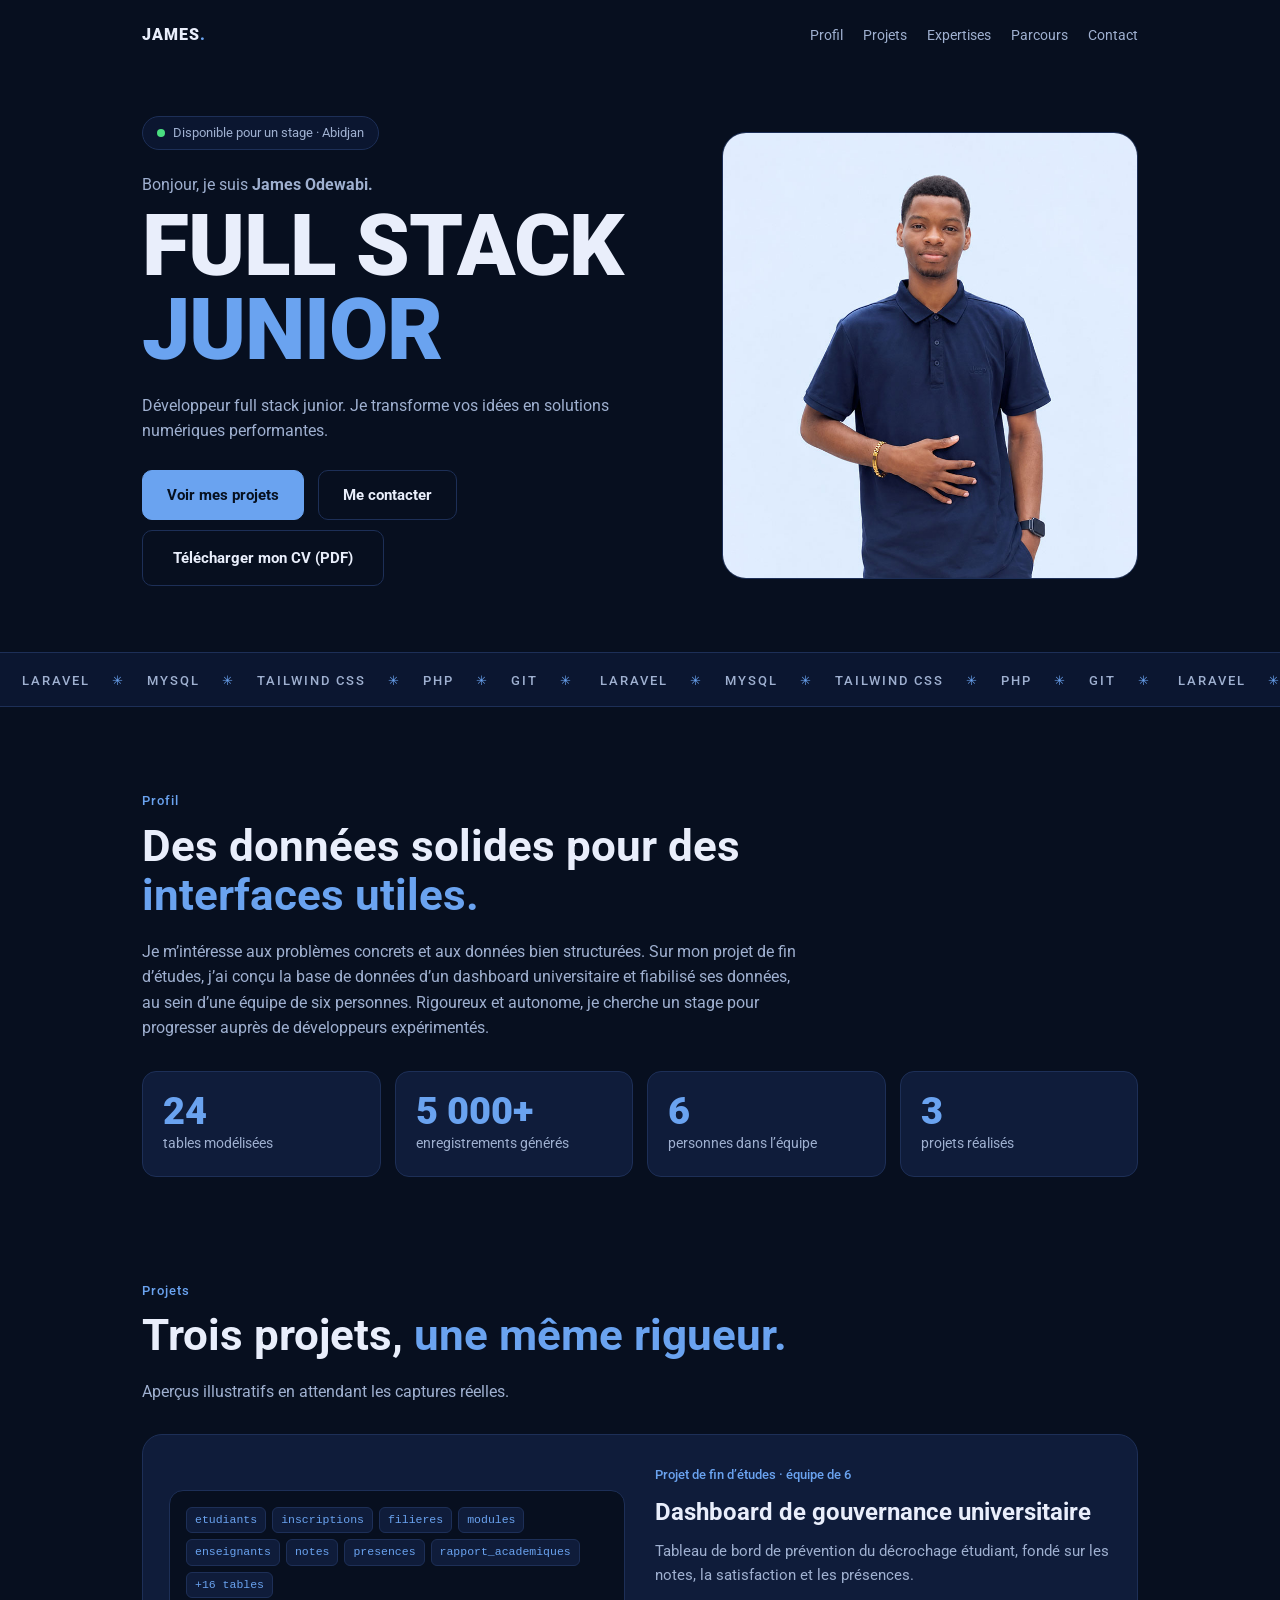
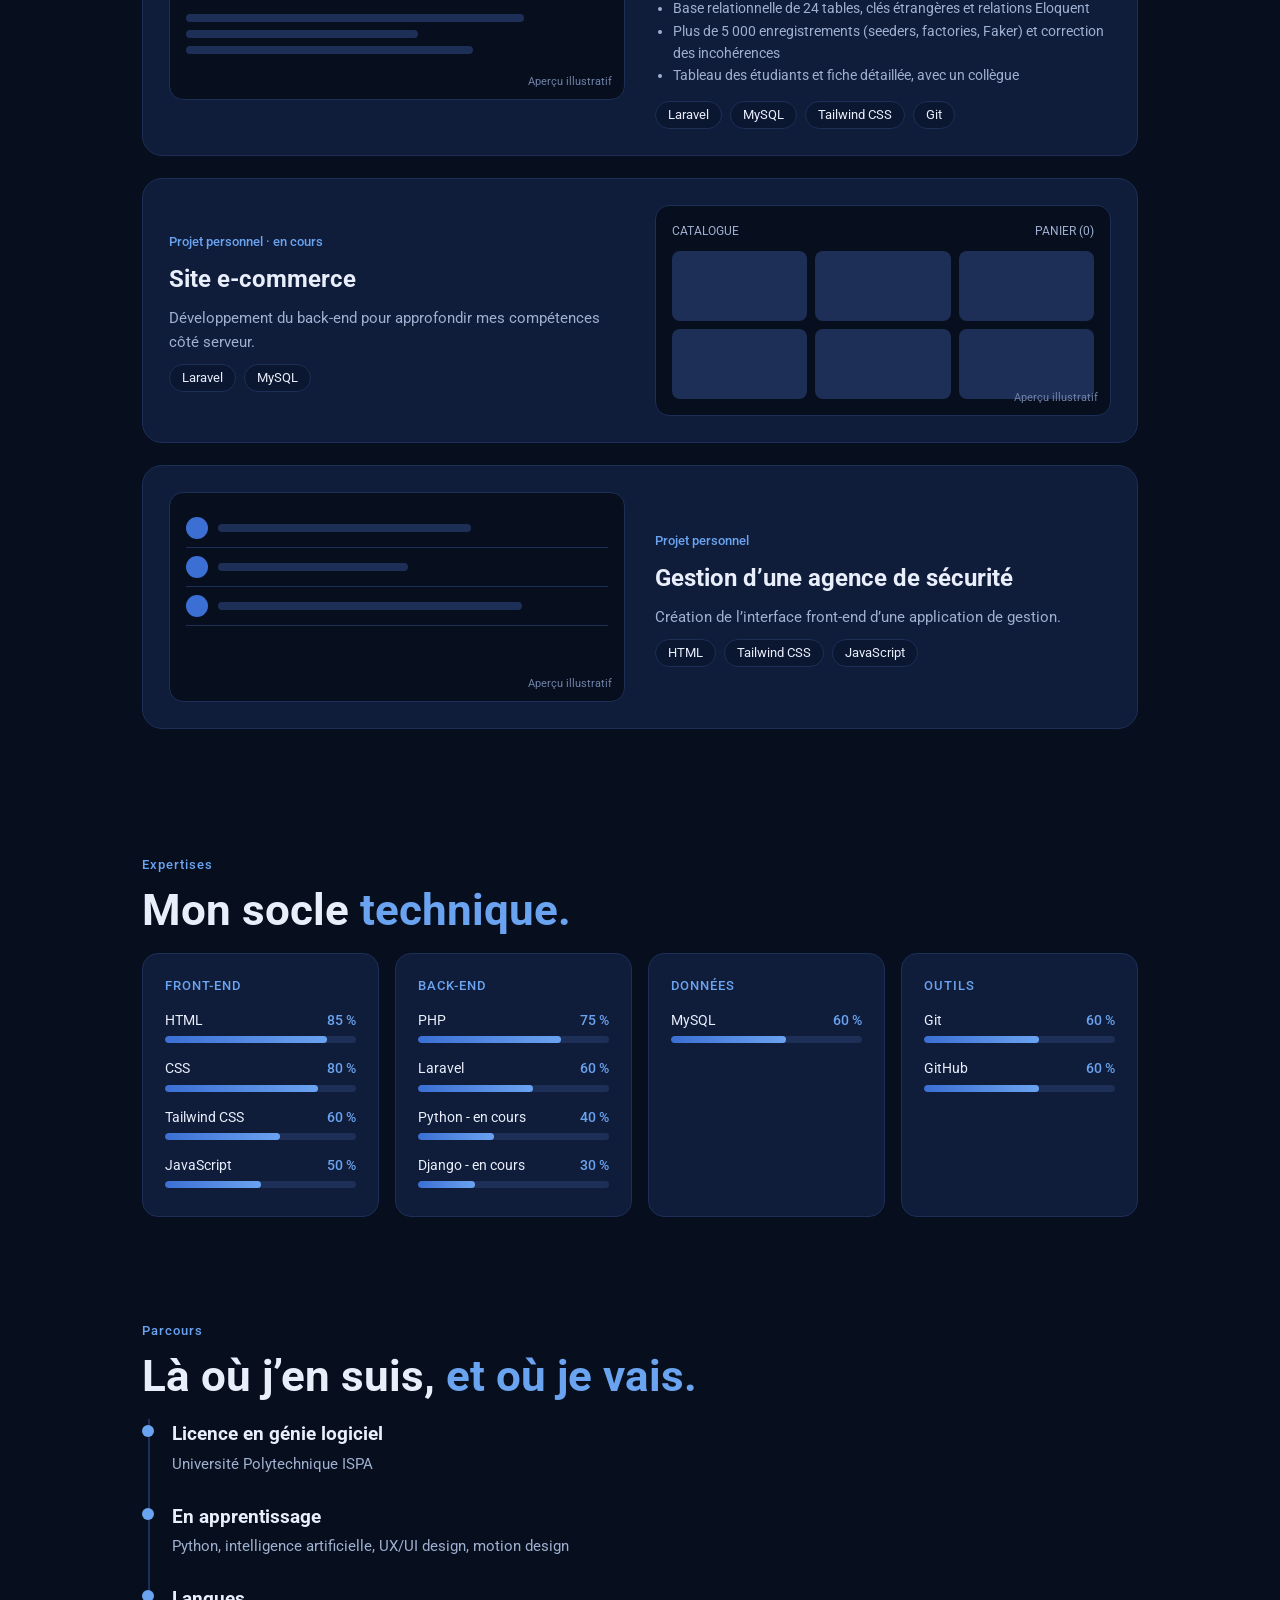
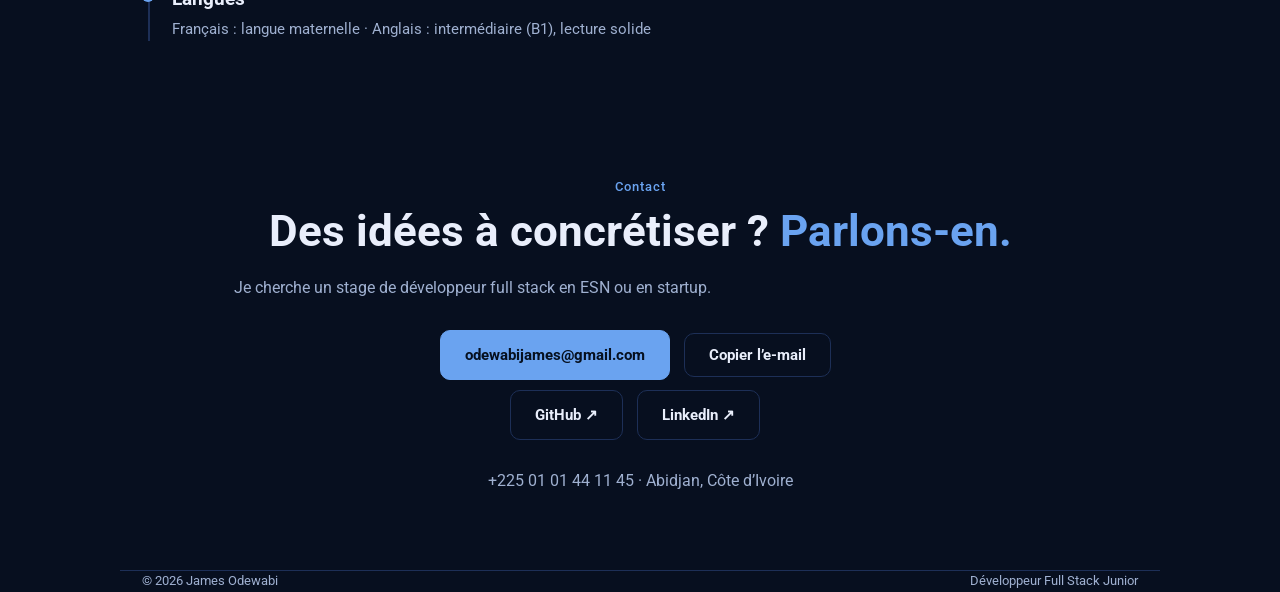
==== PFT/index.html @ 0893d199 "Premier commit" ====
<!doctype html>
<html lang="fr">
  <head>
    <meta charset="utf-8">
    <meta name="viewport" content="width=device-width, initial-scale=1, viewport-fit=cover">
    <meta name="color-scheme" content="dark">
    <title>James Odewabi – Développeur Full Stack Junior</title>
    <link rel="stylesheet" href="https://fonts.googleapis.com/css2?family=Roboto:wght@400;500;700;900&display=swap">
    <link rel="stylesheet" href="index.css">
  </head>
  <body>
    <div class="wrap">
      <nav aria-label="Navigation principale">
        <div class="logo">JAMES<span class="logo-mark">.</span></div>
        <div class="links">
          <a href="#profil">Profil</a>
          <a href="#projets">Projets</a>
          <a href="#expertises">Expertises</a>
          <a href="#parcours">Parcours</a>
          <a href="#contact">Contact</a>
        </div>
      </nav>

      <header class="hero">
        <div>
          <span class="badge"><span class="dot"></span>Disponible pour un stage · Abidjan</span>
          <p class="hi">Bonjour, je suis <strong>James Odewabi.</strong></p>
          <h1>FULL STACK <em>JUNIOR</em></h1>
          <p class="lead">Développeur full stack junior. Je transforme vos idées en solutions numériques performantes.</p>
          <a class="btn" href="#projets">Voir mes projets</a>
          <a class="btn alt" href="#contact">Me contacter</a>
          <br>

          <a class="btn alt btn-cv" href="cv/CV%20ODJ.pdf" download="CV ODJ.pdf">
            Télécharger mon CV (PDF)
          </a>

        </div> 
        <div class="photo">
          <img src="image\albj.jpg" alt="Portrait de James Odewabi">
        </div>
      </header>
    </div>

    <div class="marq" aria-hidden="true">
      <div>
        <span>LARAVEL</span><i>✳</i><span>MYSQL</span><i>✳</i><span>TAILWIND CSS</span><i>✳</i><span>PHP</span><i>✳</i><span>GIT</span><i>✳</i>
        <span>LARAVEL</span><i>✳</i><span>MYSQL</span><i>✳</i><span>TAILWIND CSS</span><i>✳</i><span>PHP</span><i>✳</i><span>GIT</span><i>✳</i>
        <span>LARAVEL</span><i>✳</i><span>MYSQL</span><i>✳</i><span>TAILWIND CSS</span><i>✳</i><span>PHP</span><i>✳</i><span>GIT</span><i>✳</i>
      </div>
    </div>

    <main class="wrap">
      <section id="profil">
        <div class="lab">Profil</div>
        <h2>Des données solides pour des <em>interfaces utiles.</em></h2>
        <p class="sub">
          Je m’intéresse aux problèmes concrets et aux données bien structurées. Sur mon projet de fin d’études, j’ai conçu la base de données d’un dashboard universitaire et fiabilisé ses données, au sein d’une équipe de six personnes. Rigoureux et autonome, je cherche un stage pour progresser auprès de développeurs expérimentés.
        </p>
        <div class="stats">
          <div class="stat"><b>24</b><span>tables modélisées</span></div>
          <div class="stat"><b>5 000+</b><span>enregistrements générés</span></div>
          <div class="stat"><b>6</b><span>personnes dans l’équipe</span></div>
          <div class="stat"><b>3</b><span>projets réalisés</span></div>
        </div>
      </section>

      <section id="projets">
        <div class="lab">Projets</div>
        <h2>Trois projets, <em>une même rigueur.</em></h2>
        <p class="sub">Aperçus illustratifs en attendant les captures réelles.</p>

        <article class="proj">
          <div class="pv">
            <div class="tb">
              <span>etudiants</span>
              <span>inscriptions</span>
              <span>filieres</span>
              <span>modules</span>
              <span>enseignants</span>
              <span>notes</span>
              <span>presences</span>
              <span>rapport_academiques</span>
              <span>+16 tables</span>
            </div>
            <div class="bar bar--80"></div>
            <div class="bar bar--55"></div>
            <div class="bar bar--68"></div>
            <small>Aperçu illustratif</small>
          </div>
          <div>
            <span class="num">Projet de fin d’études · équipe de 6</span>
            <h3>Dashboard de gouvernance universitaire</h3>
            <p>Tableau de bord de prévention du décrochage étudiant, fondé sur les notes, la satisfaction et les présences.</p>
            <ul>
              <li>Base relationnelle de 24 tables, clés étrangères et relations Eloquent</li>
              <li>Plus de 5 000 enregistrements (seeders, factories, Faker) et correction des incohérences</li>
              <li>Tableau des étudiants et fiche détaillée, avec un collègue</li>
            </ul>
            <div class="tags">
              <span class="tag">Laravel</span>
              <span class="tag">MySQL</span>
              <span class="tag">Tailwind CSS</span>
              <span class="tag">Git</span>
            </div>
          </div>
        </article>

        <article class="proj">
          <div class="pv">
            <div class="catalog-header">
              <span>CATALOGUE</span>
              <span>PANIER (0)</span>
            </div>
            <div class="pg">
              <div></div>
              <div></div>
              <div></div>
              <div></div>
              <div></div>
              <div></div>
            </div>
            <small>Aperçu illustratif</small>
          </div>
          <div>
            <span class="num">Projet personnel · en cours</span>
            <h3>Site e-commerce</h3>
            <p>Développement du back-end pour approfondir mes compétences côté serveur.</p>
            <div class="tags">
              <span class="tag">Laravel</span>
              <span class="tag">MySQL</span>
            </div>
          </div>
        </article>

        <article class="proj">
          <div class="pv">
            <div class="row"><i></i><div class="bar bar--60"></div></div>
            <div class="row"><i></i><div class="bar bar--45"></div></div>
            <div class="row"><i></i><div class="bar bar--72"></div></div>
            <small>Aperçu illustratif</small>
          </div>
          <div>
            <span class="num">Projet personnel</span>
            <h3>Gestion d’une agence de sécurité</h3>
            <p>Création de l’interface front-end d’une application de gestion.</p>
            <div class="tags">
              <span class="tag">HTML</span>
              <span class="tag">Tailwind CSS</span>
              <span class="tag">JavaScript</span>
            </div>
          </div>
        </article>
      </section>

      <section id="expertises">
        <div class="lab">Expertises</div>
        <h2>Mon socle <em>technique.</em></h2>
        <div class="grid4">
          <div class="card">
            <h3>FRONT-END</h3>
            <div class="tags">
              <div class="sk">
                <div class="sh"><span>HTML</span><b>85 %</b></div>
                <div class="st"><i class="st--85"></i></div>
              </div>
              <div class="sk">
                <div class="sh"><span>CSS</span><b>80 %</b></div>
                <div class="st"><i class="st--80"></i></div>
              </div>
              <div class="sk">
                <div class="sh"><span>Tailwind CSS</span><b>60 %</b></div>
                <div class="st"><i class="st--60"></i></div>
              </div>
              <div class="sk">
                <div class="sh"><span>JavaScript</span><b>50 %</b></div>
                <div class="st"><i class="st--50"></i></div>
              </div>
            </div>
          </div>

          <div class="card">
            <h3>BACK-END</h3>
            <div class="tags">
              <div class="sk">
                <div class="sh"><span>PHP</span><b>75 %</b></div>
                <div class="st"><i class="st--75"></i></div>
              </div>
              <div class="sk">
                <div class="sh"><span>Laravel</span><b>60 %</b></div>
                <div class="st"><i class="st--60"></i></div>
              </div>
              <div class="sk">
                <div class="sh"><span>Python - en cours</span><b>40 %</b></div>
                <div class="st"><i class="st--40"></i></div>
              </div>
              <div class="sk">
                <div class="sh"><span>Django - en cours</span><b>30 %</b></div>
                <div class="st"><i class="st--30"></i></div>
              </div>
            </div>
          </div>

          <div class="card">
            <h3>DONNÉES</h3>
            <div class="tags">
              <div class="sk">
                <div class="sh"><span>MySQL</span><b>60 %</b></div>
                <div class="st"><i class="st--60"></i></div>
              </div>
            </div>
          </div>

          <div class="card">
            <h3>OUTILS</h3>
            <div class="tags">
              <div class="sk">
                <div class="sh"><span>Git</span><b>60 %</b></div>
                <div class="st"><i class="st--60"></i></div>
              </div>
              <div class="sk">
                <div class="sh"><span>GitHub</span><b>60 %</b></div>
                <div class="st"><i class="st--60"></i></div>
              </div>
            </div>
          </div>
        </div>
      </section>

      <section id="parcours">
        <div class="lab">Parcours</div>
        <h2>Là où j’en suis, <em>et où je vais.</em></h2>
        <div class="tl">
          <div>
            <h3>Licence en génie logiciel</h3>
            <p>Université Polytechnique ISPA</p>
          </div>
          <div>
            <h3>En apprentissage</h3>
            <p>Python, intelligence artificielle, UX/UI design, motion design</p>
          </div>
          <div>
            <h3>Langues</h3>
            <p>Français : langue maternelle · Anglais : intermédiaire (B1), lecture solide</p>
          </div>
        </div>
      </section>

      <section class="cta" id="contact">
        <div class="lab">Contact</div>
        <h2>Des idées à concrétiser ? <em>Parlons-en.</em></h2>
        <p class="sub contact-intro">Je cherche un stage de développeur full stack en ESN ou en startup.</p>
        <a class="btn" href="mailto:odewabijames@gmail.com">odewabijames@gmail.com</a>
        <button class="btn alt" id="cp" type="button">Copier l’e-mail</button>
        <br>
        <a class="btn alt" href="https://github.com/devodj">GitHub ↗</a>
        <a class="btn alt" href="https://www.linkedin.com/in/james-odewabi-7aa8b1288">LinkedIn ↗</a>
        <p class="ct">+225 01 01 44 11 45 · Abidjan, Côte d’Ivoire</p>
      </section>
    </main>

    <footer class="wrap">
      <span>© 2026 James Odewabi</span>
      <span>Développeur Full Stack Junior</span>
    </footer>
    <script src="Index.js"></script>
  </body>
</html>
---- PFT/index.css ----
/* Base and theme */
:root {
  --bg: #070f1f;
  --bg2: #0b1630;
  --card: #0f1c3a;
  --line: #1d2f57;
  --text: #e9eefb;
  --muted: #9fb0d0;
  --accent: #6aa3f0;
  --accent2: #3b6fd4;
  color-scheme: dark;
  box-sizing: border-box;
  padding-top: env(safe-area-inset-top, 0px);
  padding-bottom: env(safe-area-inset-bottom, 0px);
}

* {
  box-sizing: border-box;
}

html {
  scroll-behavior: smooth;
  scroll-padding-top: 20px;
  background: var(--bg);
}

body {
  margin: 0;
  background: var(--bg);
  color: var(--text);
  font-family: Roboto, Arial, sans-serif;
  line-height: 1.6;
  overflow-x: hidden;
}

a {
  color: inherit;
}

.wrap {
  max-width: 1040px;
  margin: 0 auto;
  padding: 0 22px;
}

/* Navigation */
nav {
  display: flex;
  justify-content: space-between;
  align-items: center;
  padding: 22px 0;
  gap: 16px;
  flex-wrap: wrap;
}

.logo {
  font-weight: 900;
  letter-spacing: 1px;
}

.logo-mark {
  color: var(--accent);
}

.links {
  display: flex;
  gap: 20px;
  flex-wrap: wrap;
}

.links a {
  text-decoration: none;
  color: var(--muted);
  font-size: 14px;
}

.links a:hover {
  color: var(--text);
}

.links b {
  color: var(--accent);
  font-weight: 500;
  margin-right: 4px;
  font-size: 12px;
}

/* Hero and buttons */
.badge {
  display: inline-flex;
  align-items: center;
  gap: 8px;
  border: 1px solid var(--line);
  border-radius: 999px;
  padding: 6px 14px;
  font-size: 13px;
  color: var(--muted);
  background: var(--bg2);
}

.dot {
  width: 8px;
  height: 8px;
  border-radius: 50%;
  background: #4ade80;
}

.hero {
  display: grid;
  grid-template-columns: 1.3fr 1fr;
  gap: 40px;
  align-items: center;
  padding: 46px 0 56px;
}

.hi {
  color: var(--muted);
  margin: 22px 0 6px;
}

h1 {
  font-size: clamp(44px, 9vw, 86px);
  line-height: 0.98;
  margin: 0 0 20px;
  font-weight: 900;
  letter-spacing: -1px;
}

h1 em,
h2 em {
  font-style: normal;
  color: var(--accent);
}

.lead {
  color: var(--muted);
  max-width: 480px;
  margin: 0 0 26px;
}

.btn {
  display: inline-block;
  padding: 12px 24px;
  border-radius: 10px;
  background: var(--accent);
  color: #06101f;
  font-weight: 700;
  text-decoration: none;
  margin: 0 10px 10px 0;
  border: 1.5px solid var(--accent);
  font-size: 15px;
  cursor: pointer;
  font-family: inherit;
}

.btn.alt {
  background: transparent;
  color: var(--text);
  border-color: var(--line);
}

.btn.alt:hover {
  border-color: var(--accent);
}

.btn-cv {
  display: inline-flex;
  align-items: center;
  justify-content: center;
  padding: 15px 30px;
}

.photo {
  width: min(420px, 100%);
  aspect-ratio: 810 / 871;
  border-radius: 24px;
  overflow: hidden;
  border: 1px solid var(--line);
  background: #cfd9ee;
  justify-self: center;
  position: relative;
}

.photo img {
  width: 100%;
  height: 100%;
  object-fit: cover;
  display: block;
}

/* Scrolling technology banner */
.marq {
  border-block: 1px solid var(--line);
  background: var(--bg2);
  overflow: hidden;
  white-space: nowrap;
  padding: 14px 0;
}

.marq div {
  display: inline-block;
  animation: m 28s linear infinite;
  color: var(--muted);
  letter-spacing: 2px;
  font-size: 13px;
  font-weight: 500;
}

.marq span {
  margin: 0 22px;
}

.marq i {
  color: var(--accent);
  font-style: normal;
}

@keyframes m {
  to {
    transform: translateX(-50%);
  }
}

/* Shared section typography */
section {
  padding: 84px 0 20px;
}

.lab {
  color: var(--accent);
  font-size: 13px;
  font-weight: 500;
  letter-spacing: 1px;
  margin-bottom: 10px;
}

h2 {
  font-size: clamp(28px, 4.6vw, 44px);
  line-height: 1.12;
  margin: 0 0 18px;
  font-weight: 700;
  max-width: 760px;
}

p.sub {
  color: var(--muted);
  max-width: 660px;
  margin: 0 0 30px;
}

/* Profile statistics */
.stats {
  display: grid;
  grid-template-columns: repeat(auto-fit, minmax(150px, 1fr));
  gap: 14px;
  margin: 30px 0 0;
}

.stat {
  border: 1px solid var(--line);
  border-radius: 14px;
  padding: 20px;
  background: var(--card);
}

.stat b {
  display: block;
  font-size: 38px;
  line-height: 1;
  color: var(--accent);
  font-weight: 900;
}

.stat span {
  color: var(--muted);
  font-size: 14px;
}

/* Projects */
.proj {
  display: grid;
  grid-template-columns: 1fr 1fr;
  gap: 30px;
  align-items: center;
  border: 1px solid var(--line);
  border-radius: 20px;
  padding: 26px;
  background: var(--card);
  margin-bottom: 22px;
}

.proj:nth-of-type(even) .pv {
  order: 2;
}

.pv {
  background: var(--bg);
  border: 1px solid var(--line);
  border-radius: 14px;
  padding: 16px;
  min-height: 210px;
  position: relative;
}

.pv small {
  position: absolute;
  right: 12px;
  bottom: 8px;
  color: #6f81a6;
  font-size: 11px;
}

.num {
  color: var(--accent);
  font-weight: 500;
  font-size: 13px;
}

.proj h3 {
  font-size: 24px;
  margin: 6px 0 8px;
}

.proj p {
  color: var(--muted);
  margin: 0 0 10px;
  font-size: 15px;
}

.proj ul {
  color: var(--muted);
  font-size: 14px;
  padding-left: 18px;
  margin: 0 0 14px;
}

.catalog-header {
  display: flex;
  justify-content: space-between;
  font-size: 12px;
  color: var(--muted);
}

.tags {
  display: flex;
  flex-wrap: wrap;
  gap: 8px;
}

.tag {
  border: 1px solid var(--line);
  border-radius: 999px;
  padding: 3px 12px;
  font-size: 12.5px;
  color: var(--text);
  background: var(--bg2);
}

.tb {
  display: flex;
  flex-wrap: wrap;
  gap: 6px;
}

.tb span {
  font-family: ui-monospace, Consolas, monospace;
  font-size: 11.5px;
  background: var(--card);
  border: 1px solid var(--line);
  border-radius: 6px;
  padding: 3px 8px;
  color: var(--accent);
}

.bar {
  height: 8px;
  border-radius: 4px;
  background: var(--line);
  margin: 8px 0;
}

.bar--80 {
  width: 80%;
  margin-top: 16px;
}

.bar--55 {
  width: 55%;
}

.bar--68 {
  width: 68%;
}

.bar--60 {
  width: 60%;
  margin: 0;
}

.bar--45 {
  width: 45%;
  margin: 0;
}

.bar--72 {
  width: 72%;
  margin: 0;
}

.pg {
  display: grid;
  grid-template-columns: repeat(3, 1fr);
  gap: 8px;
  margin-top: 10px;
}

.pg div {
  height: 70px;
  border-radius: 8px;
  background: var(--line);
}

.row {
  display: flex;
  gap: 10px;
  align-items: center;
  border-bottom: 1px solid var(--line);
  padding: 8px 0;
}

.row i {
  width: 22px;
  height: 22px;
  border-radius: 50%;
  background: var(--accent2);
  flex: none;
}

/* Skills */
.grid4 {
  display: grid;
  grid-template-columns: repeat(auto-fit, minmax(230px, 1fr));
  gap: 16px;
}

.card {
  border: 1px solid var(--line);
  border-radius: 16px;
  padding: 22px;
  background: var(--card);
}

.card h3 {
  margin: 0 0 4px;
  font-size: 13px;
  color: var(--accent);
  font-weight: 500;
  letter-spacing: 1px;
}

.card .tags {
  margin-top: 12px;
}

.sk {
  width: 100%;
  margin-bottom: 6px;
}

.sh {
  display: flex;
  justify-content: space-between;
  font-size: 14px;
  margin-bottom: 5px;
}

.sh b {
  color: var(--accent);
  font-weight: 500;
}

.st {
  height: 7px;
  border-radius: 4px;
  background: var(--line);
  overflow: hidden;
}

.st i {
  display: block;
  height: 100%;
  border-radius: 4px;
  background: linear-gradient(90deg, var(--accent2), var(--accent));
}

.st i.st--85 {
  width: 85%;
}

.st i.st--80 {
  width: 80%;
}

.st i.st--75 {
  width: 75%;
}

.st i.st--60 {
  width: 60%;
}

.st i.st--50 {
  width: 50%;
}

.st i.st--40 {
  width: 40%;
}

.st i.st--30 {
  width: 30%;
}

/* Education and contact */
.tl {
  border-left: 2px solid var(--line);
  padding-left: 22px;
  margin-left: 6px;
}

.tl div {
  position: relative;
  margin-bottom: 26px;
}

.tl div::before {
  content: "";
  position: absolute;
  left: -30px;
  top: 6px;
  width: 12px;
  height: 12px;
  border-radius: 50%;
  background: var(--accent);
}

.tl h3 {
  margin: 0;
  font-size: 19px;
}

.tl p {
  margin: 2px 0 0;
  color: var(--muted);
  font-size: 15px;
}

.cta {
  padding: 90px 0 60px;
  text-align: center;
}

.cta h2 {
  margin: 0 auto 18px;
}

.contact-intro {
  margin: 0 auto 24px;
}

.ct {
  color: var(--muted);
  margin-top: 18px;
}

/* Footer */
footer {
  border-top: 1px solid var(--line);
  padding: 22px 0;
  color: var(--muted);
  font-size: 13px;
  display: flex;
  justify-content: space-between;
  gap: 10px;
  flex-wrap: wrap;
}

/* Responsive and accessibility */
@media (max-width: 760px) {
  .hero,
  .proj {
    grid-template-columns: 1fr;
  }

  .proj:nth-of-type(even) .pv {
    order: 0;
  }
}

@media (prefers-reduced-motion: reduce) {
  .marq div {
    animation: none;
  }

  html {
    scroll-behavior: auto;
  }
}
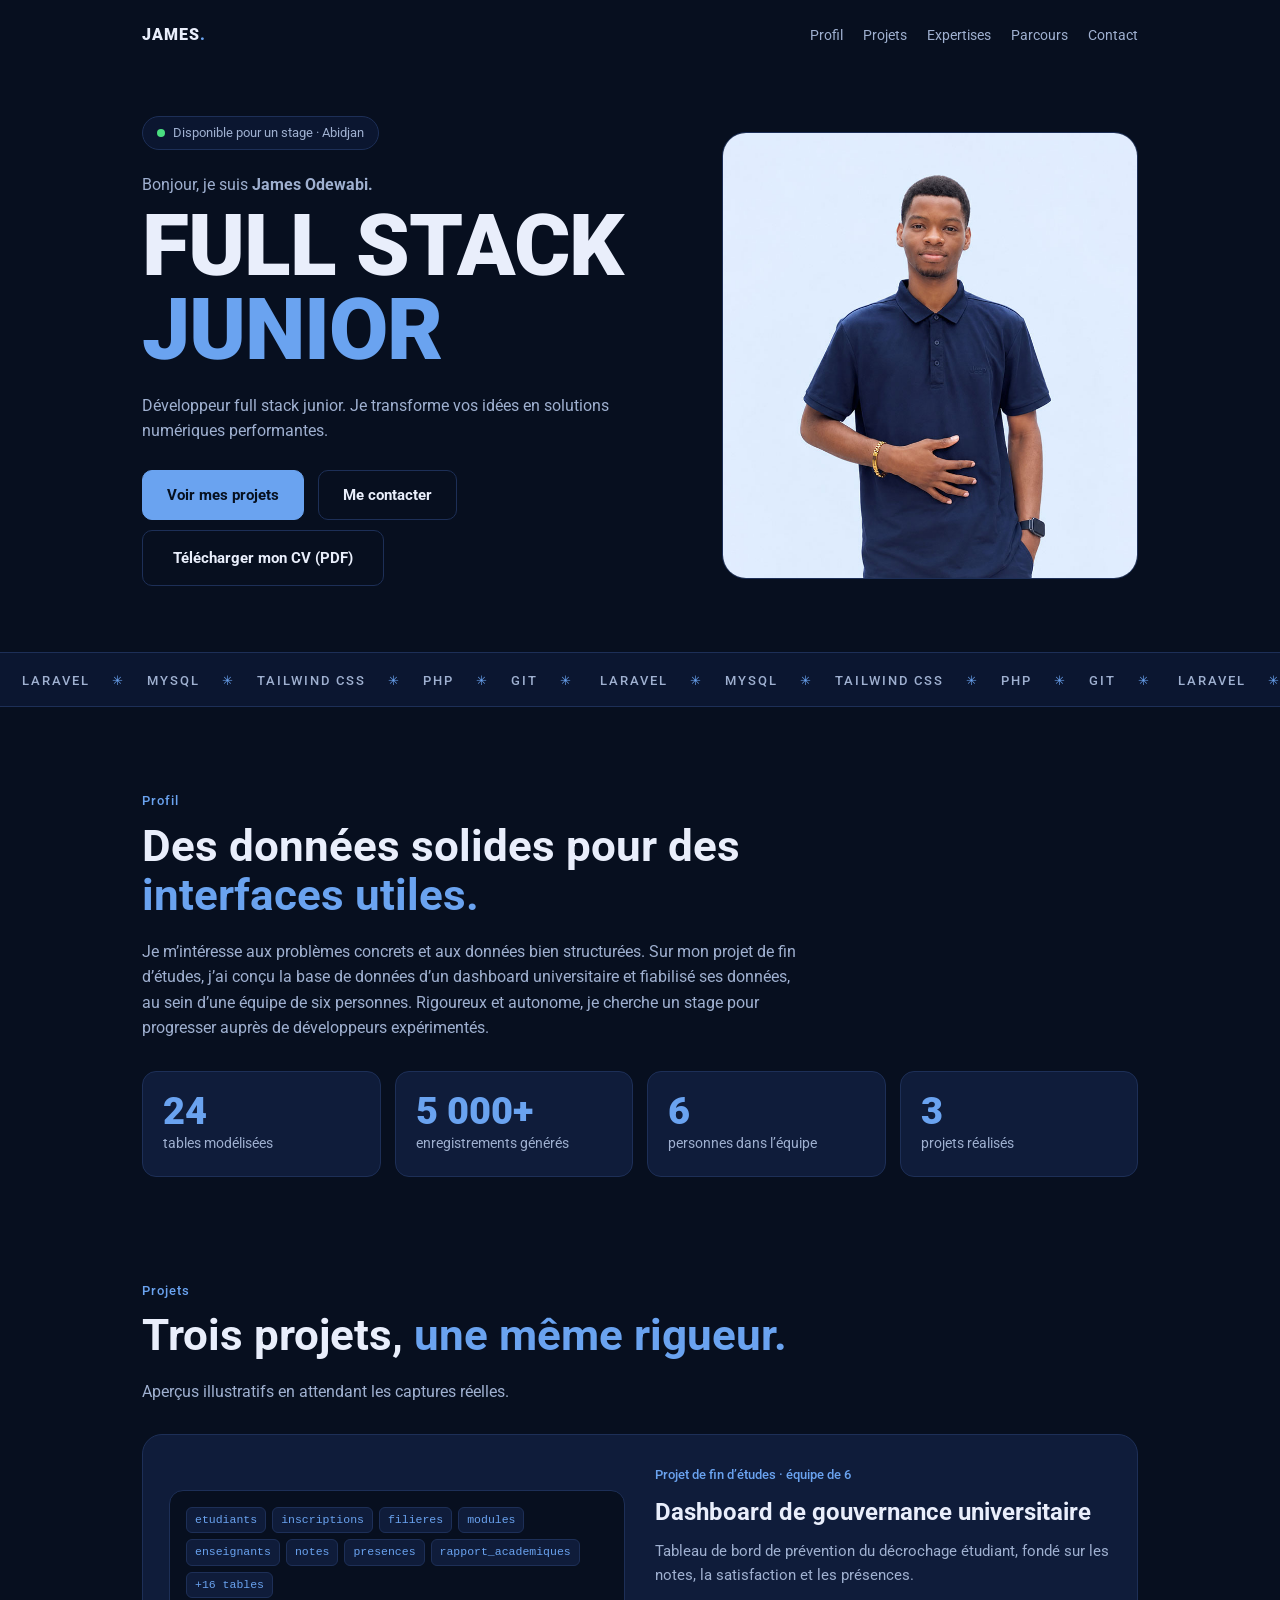
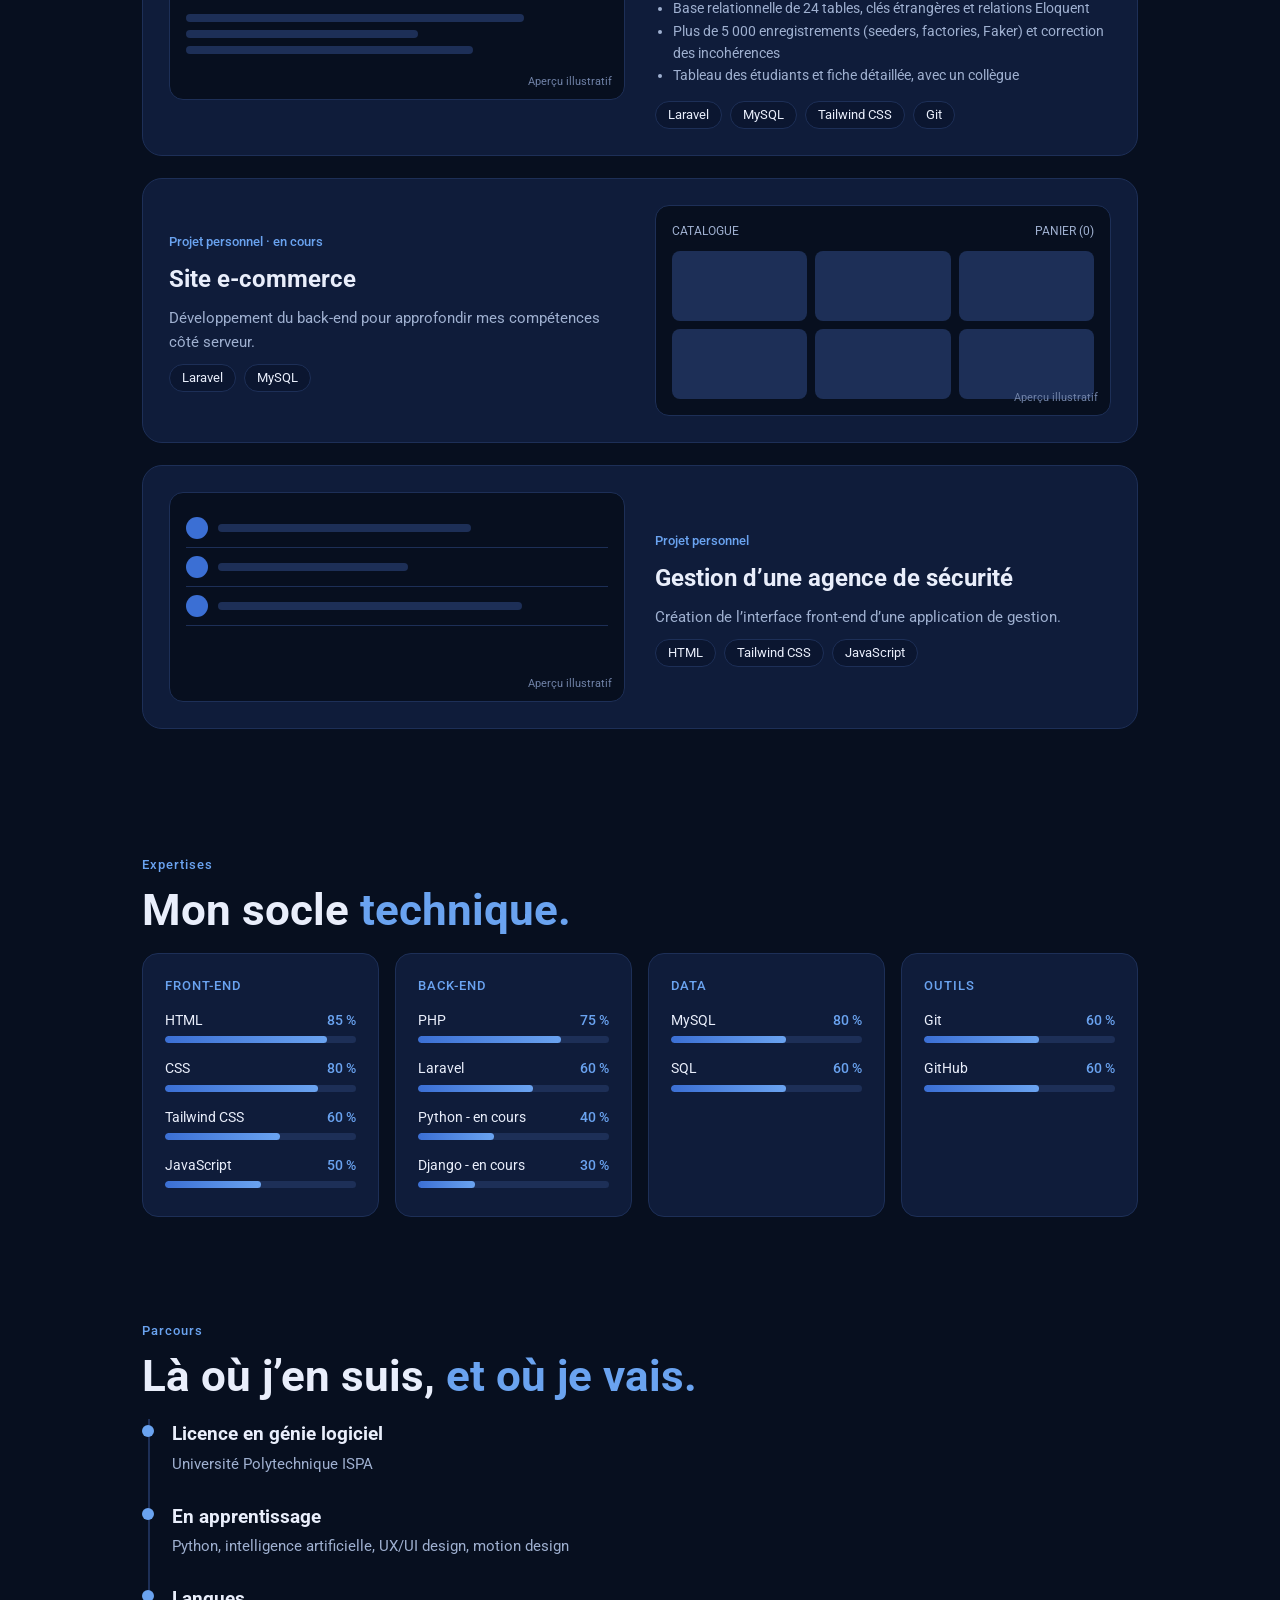
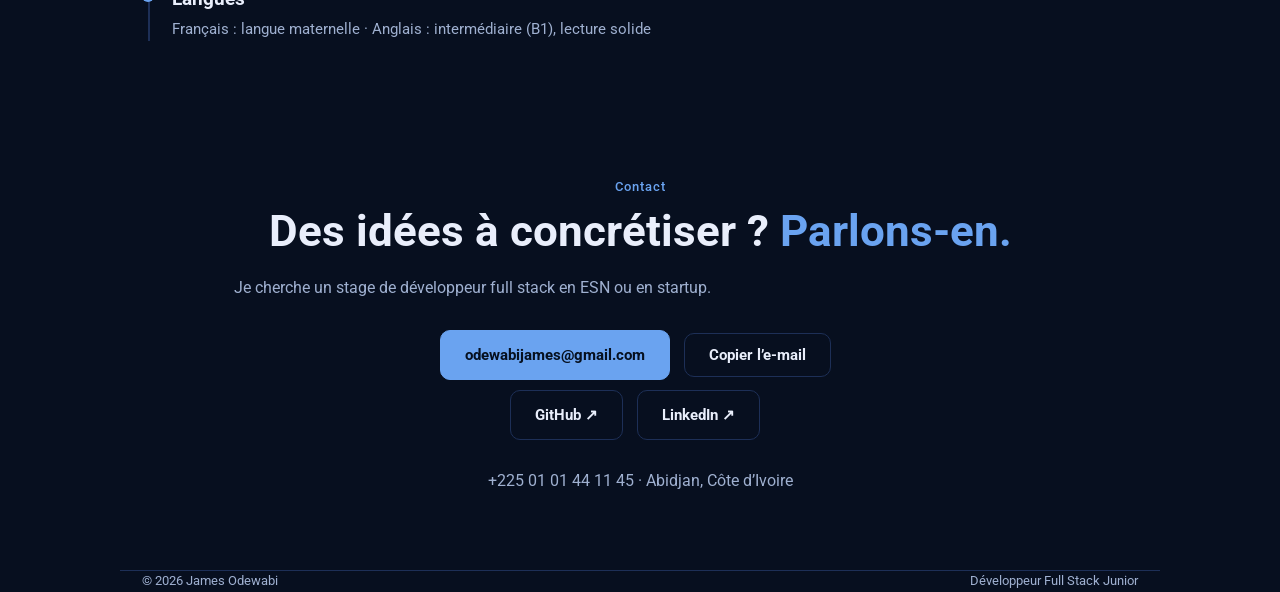
==== commit 78f5a20a: "update" ====
--- a/PFT/index.html
+++ b/PFT/index.html
@@ -202,10 +202,15 @@
           </div>
 
           <div class="card">
-            <h3>DONNÉES</h3>
-            <div class="tags">
-              <div class="sk">
-                <div class="sh"><span>MySQL</span><b>60 %</b></div>
+            <h3>DATA</h3>
+            <div class="tags">
+              <div class="sk">
+                <div class="sh"><span>MySQL</span><b>80 %</b></div>
+                <div class="st"><i class="st--60"></i></div>
+              </div>
+
+              <div class="sk">
+                <div class="sh"><span>SQL</span><b>60 %</b></div>
                 <div class="st"><i class="st--60"></i></div>
               </div>
             </div>
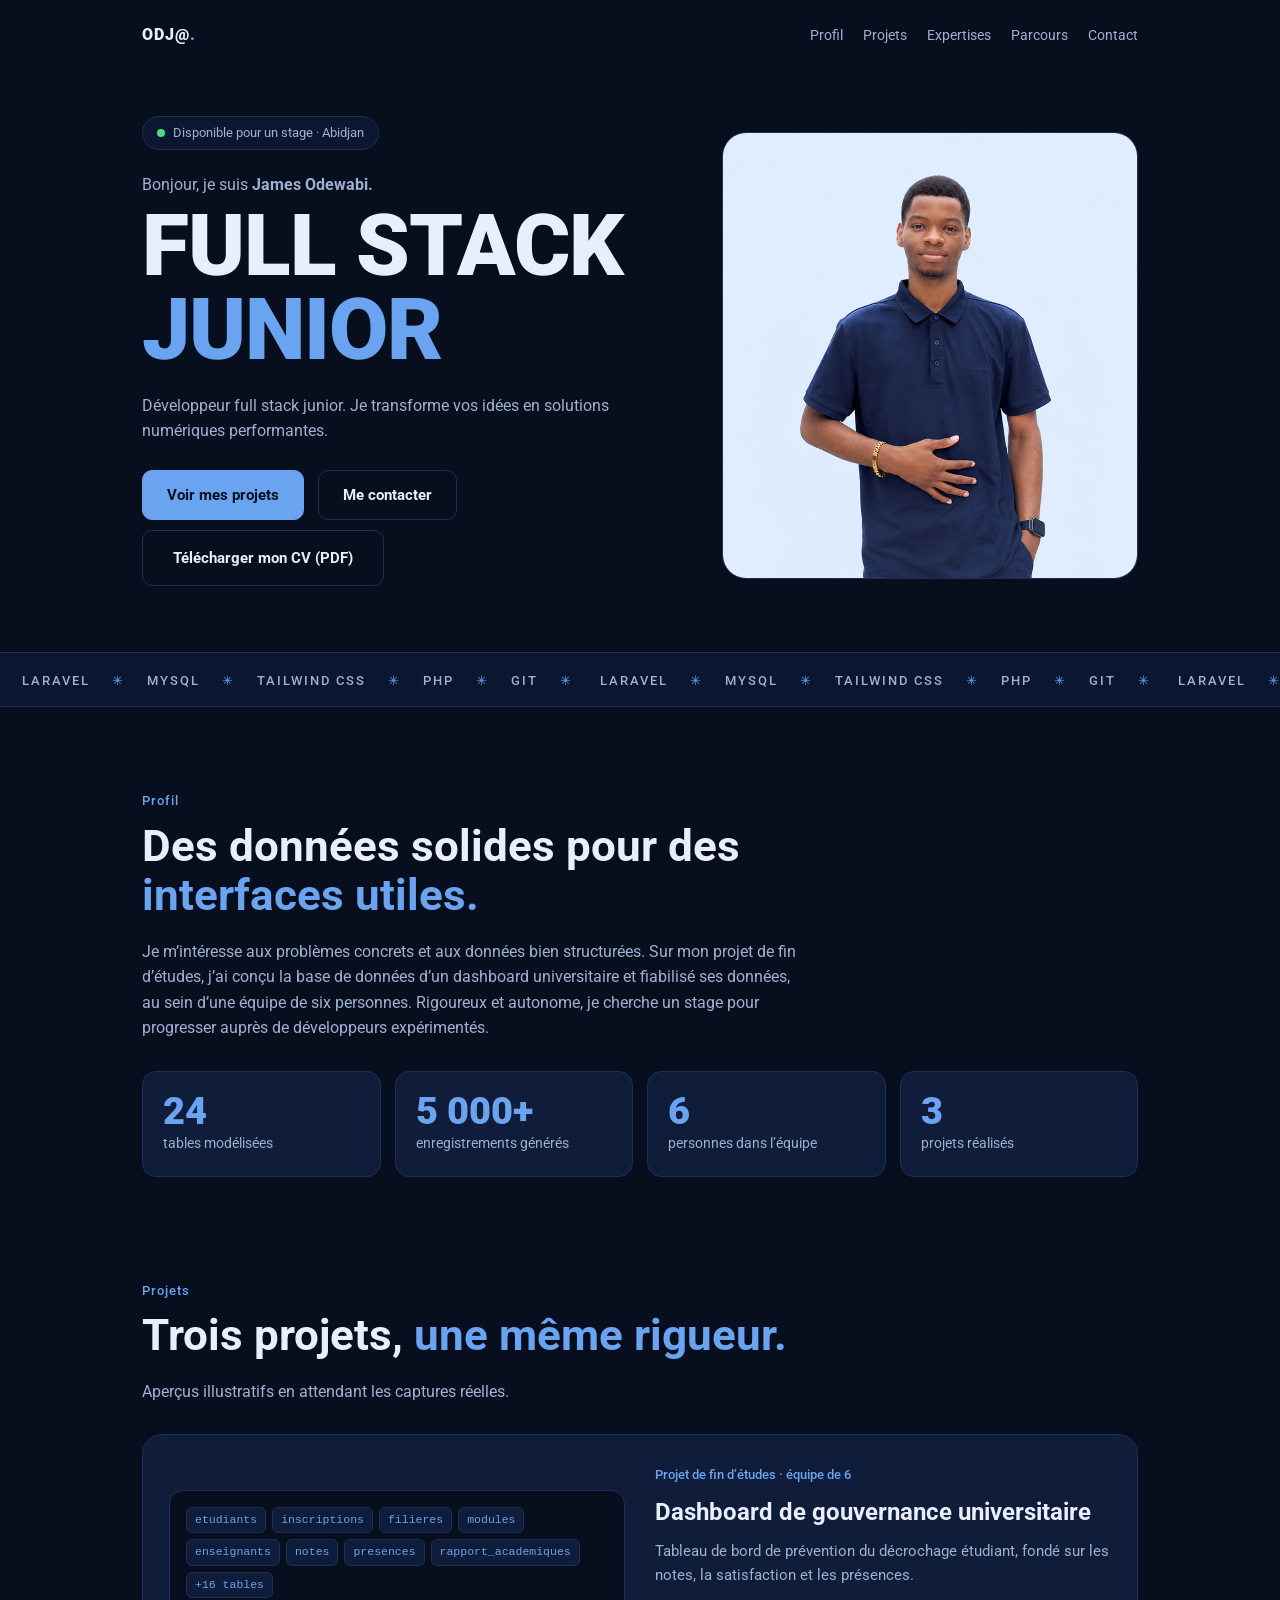
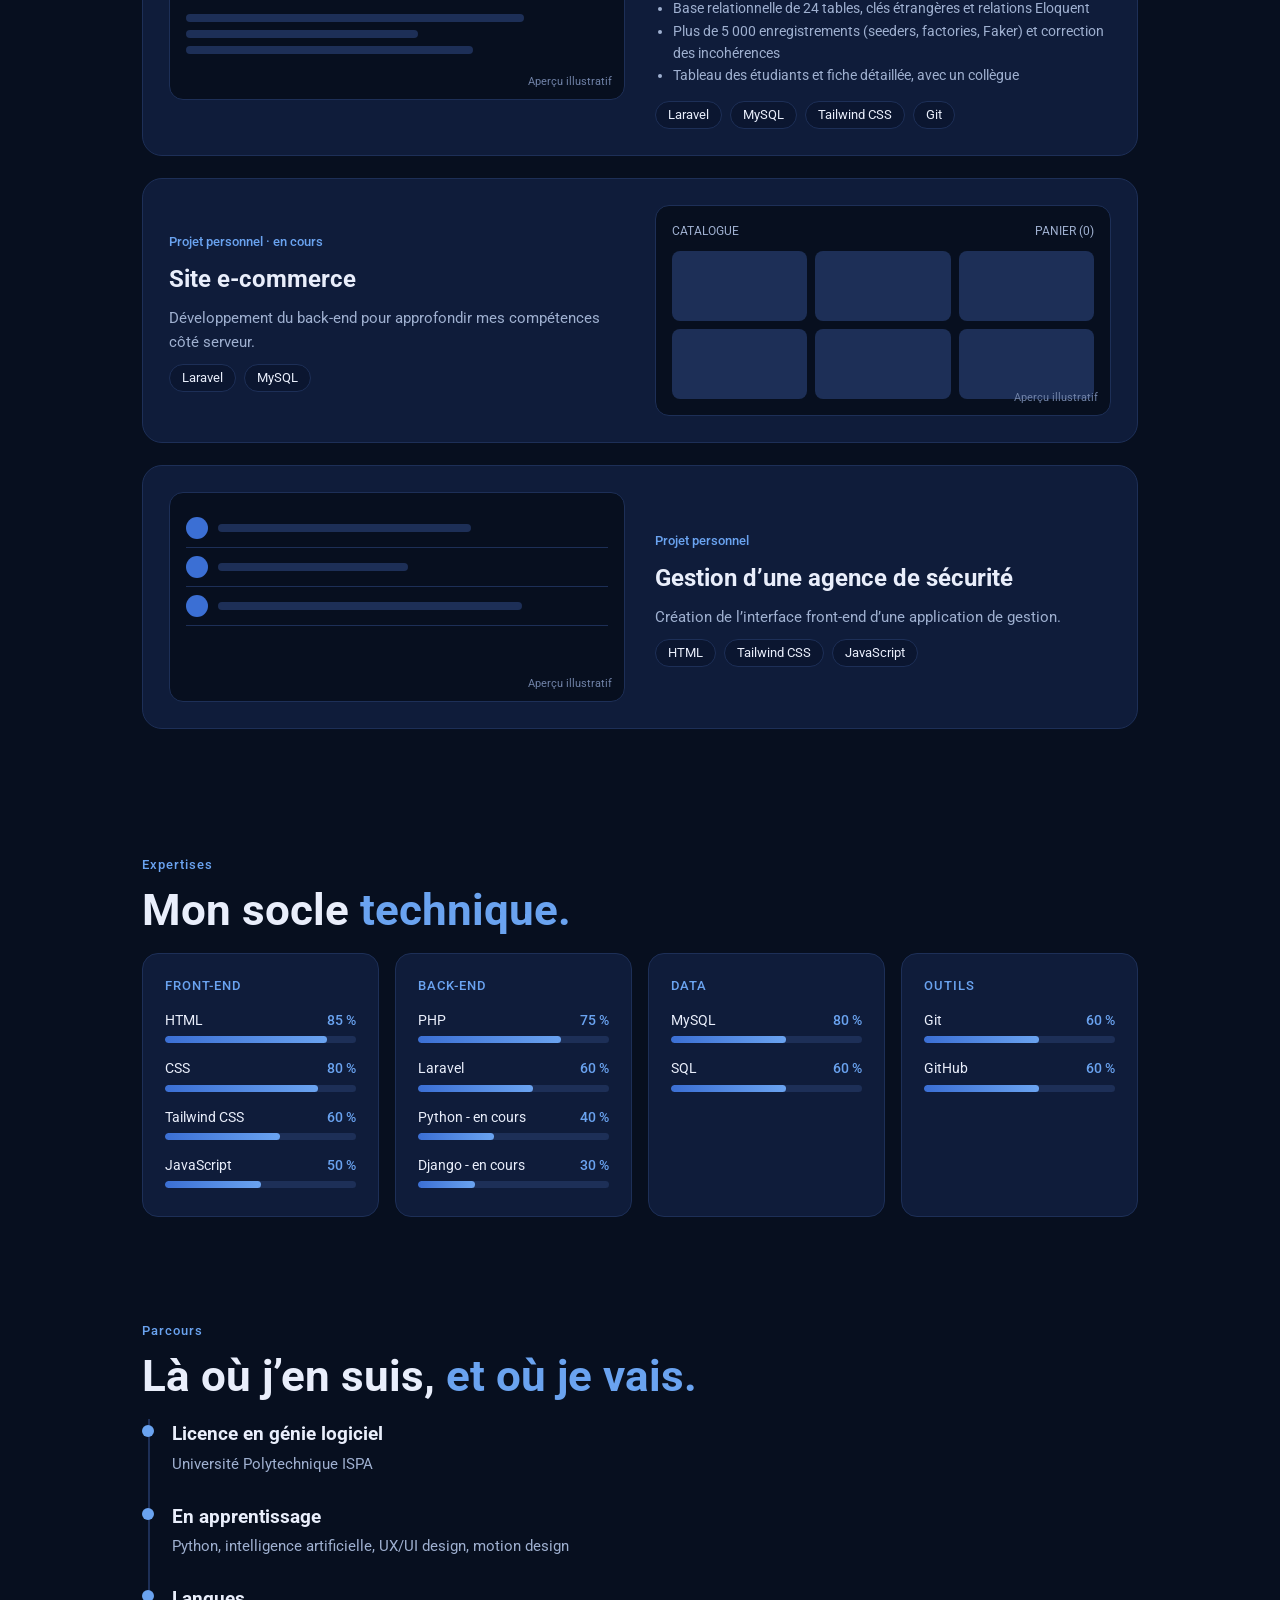
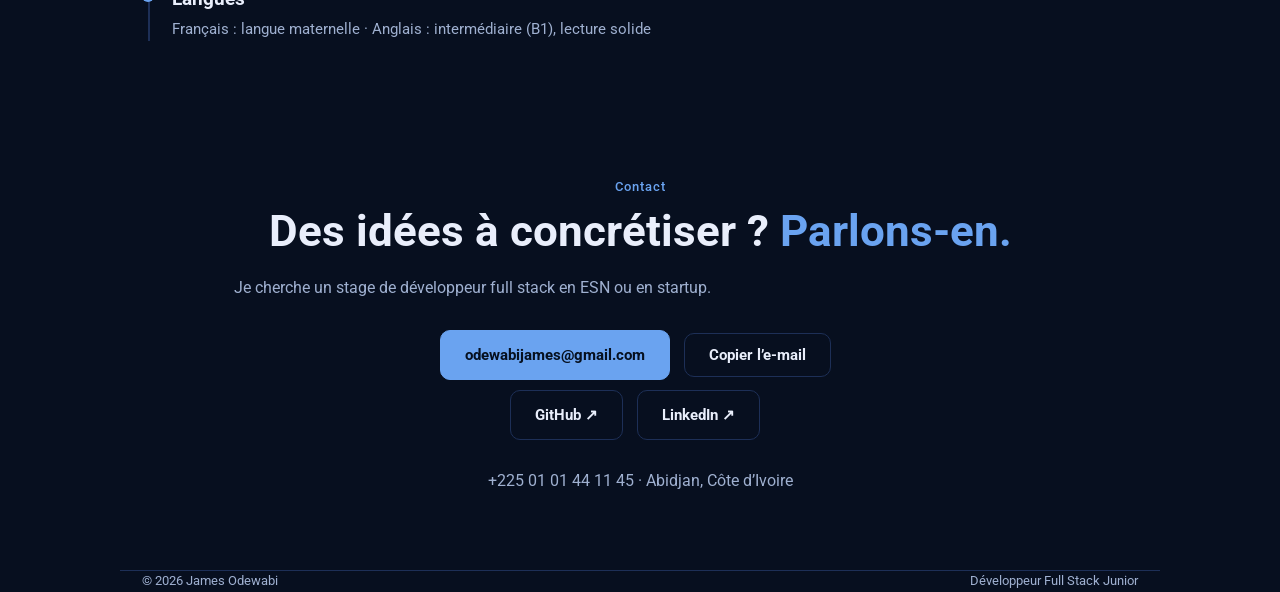
==== commit 3d8006a5: "update2" ====
--- a/PFT/index.html
+++ b/PFT/index.html
@@ -11,7 +11,7 @@
   <body>
     <div class="wrap">
       <nav aria-label="Navigation principale">
-        <div class="logo">JAMES<span class="logo-mark">.</span></div>
+        <div class="logo">ODJ@<span class="logo-mark">.</span></div>
         <div class="links">
           <a href="#profil">Profil</a>
           <a href="#projets">Projets</a>
